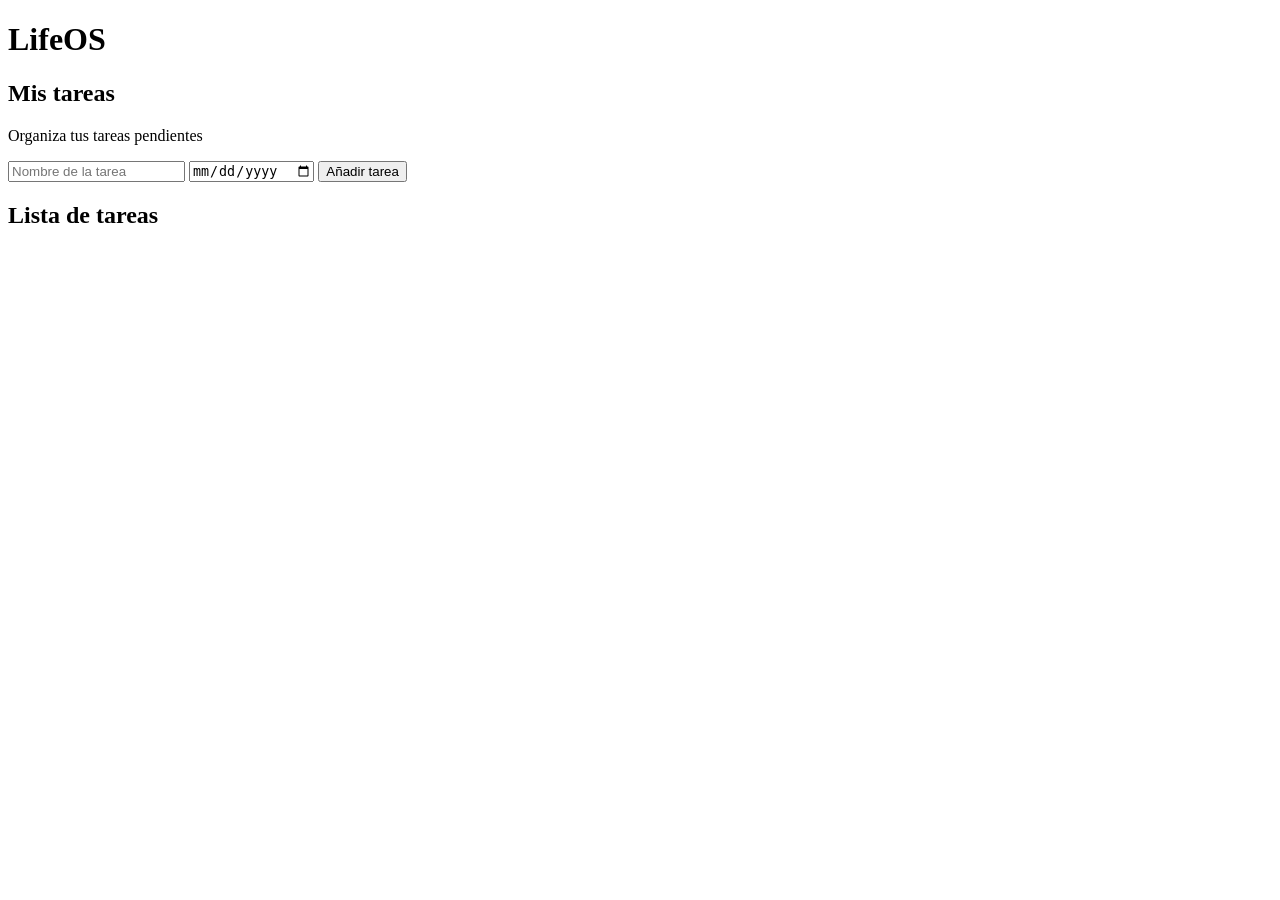
==== index.html @ cc3fce3c "HU01 - Crear tarea" ====
<!DOCTYPE html>
<html lang="es">

<head>
    <meta charset="UTF-8">
    <meta name="viewport" content="width=device-width, initial-scale=1.0">
    <title>LifeOS - Tareas</title>
    <link rel="stylesheet" href="css/style.css">
    <script src="js/main.js" defer></script>
</head>

<body>

    <header>
        <h1>LifeOS</h1>
    </header>

    <main>
        <section>
            <h2>Mis tareas</h2>
            <p>Organiza tus tareas pendientes</p>

            <form id="formularioTarea">
                <input type="text" id="nombreTarea"
                       placeholder="Nombre de la tarea" required>

                <input type="date" id="fechaTarea">

                <button type="submit">Añadir tarea</button>
            </form>
        </section>

        <section>
            <h2>Lista de tareas</h2>
            <ul id="listaTareas"></ul>
        </section>
    </main>

</body>
</html>
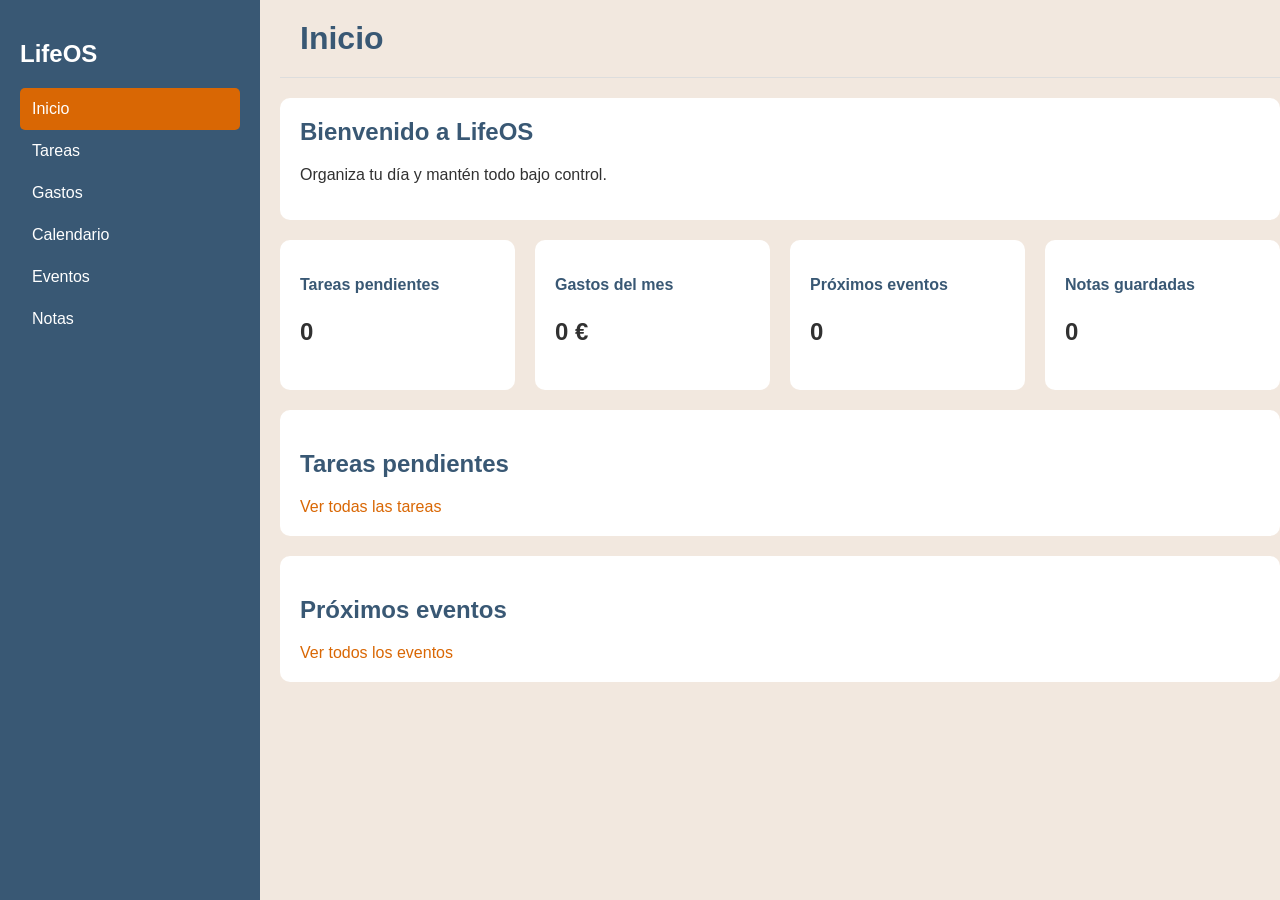
==== commit ece2bbf4: "Avances enpagina principal y tareas" ====
--- a/index.html
+++ b/index.html
@@ -4,36 +4,65 @@
 <head>
     <meta charset="UTF-8">
     <meta name="viewport" content="width=device-width, initial-scale=1.0">
-    <title>LifeOS - Tareas</title>
+    <title>LifeOS - Inicio</title>
     <link rel="stylesheet" href="css/style.css">
     <script src="js/main.js" defer></script>
 </head>
 
 <body>
+    <nav>
+    <h2>LifeOS</h2>
+    <a href="index.html" class="activo">Inicio</a>
+    <a href="tareas.html">Tareas</a>
+    <a href="gastos.html">Gastos</a>
+    <a href="calendario.html">Calendario</a>
+    <a href="eventos.html">Eventos</a>
+    <a href="notas.html">Notas</a>
+</nav>
 
     <header>
-        <h1>LifeOS</h1>
+        <h1>Inicio</h1>
     </header>
 
     <main>
-        <section>
-            <h2>Mis tareas</h2>
-            <p>Organiza tus tareas pendientes</p>
-
-            <form id="formularioTarea">
-                <input type="text" id="nombreTarea"
-                       placeholder="Nombre de la tarea" required>
-
-                <input type="date" id="fechaTarea">
-
-                <button type="submit">Añadir tarea</button>
-            </form>
+        <section class="bienvenida">
+            <h2>Bienvenido a LifeOS</h2>
+            <p>Organiza tu día y mantén todo bajo control.</p>
         </section>
 
-        <section>
-            <h2>Lista de tareas</h2>
-            <ul id="listaTareas"></ul>
-        </section>
+        <section class="resumen">
+    <div class="tarjeta">
+        <h3>Tareas pendientes</h3>
+        <p id="numeroTareas">0</p>
+    </div>
+
+    <div class="tarjeta">
+        <h3>Gastos del mes</h3>
+        <p>0 €</p>
+    </div>
+
+    <div class="tarjeta">
+        <h3>Próximos eventos</h3>
+        <p>0</p>
+    </div>
+
+    <div class="tarjeta">
+        <h3>Notas guardadas</h3>
+        <p>0</p>
+    </div>
+</section>
+
+<section class="tareasInicio">
+    <h2>Tareas pendientes</h2>
+    <ul id="tareasPendientes"></ul>
+    <a href="tareas.html">Ver todas las tareas</a>
+</section>
+
+<section class="eventosInicio">
+    <h2>Próximos eventos</h2>
+    <ul id="eventosProximos"></ul>
+    <a href="eventos.html">Ver todos los eventos</a>
+</section>
     </main>
 
 </body>
--- a/css/style.css
+++ b/css/style.css
@@ -0,0 +1,114 @@
+nav {
+    background-color: #395874;
+    width: 220px;
+    height: 100vh;
+    position: fixed;
+    top: 0;
+    left: 0;
+    padding: 20px;
+}
+
+nav h2 {
+    color: white;
+}
+
+nav a {
+    display: block;
+    color: white;
+    text-decoration: none;
+    padding: 12px;
+}
+
+main {
+    margin-left: 280px;
+}
+header {
+    margin-left: 280px;
+    padding: 20px;
+    border-bottom: 1px solid #ddd;
+}
+
+header h1 {
+    color: #395874;
+    margin: 0;
+}
+body {
+    margin: 0;
+    font-family: Arial, sans-serif;
+    background-color: #F2E8DF;
+    color: #313131;
+}
+.bienvenida {
+    background-color: white;
+    padding: 20px;
+    border-radius: 10px;
+    margin-top: 20px;
+}
+
+.bienvenida h2 {
+    color: #395874;
+    margin-top: 0;
+}
+.resumen {
+    display: flex;
+    gap: 20px;
+    margin-top: 20px;
+}
+
+.tarjeta {
+    background-color: white;
+    padding: 20px;
+    border-radius: 10px;
+    flex: 1;
+}
+
+.tarjeta h3 {
+    color: #395874;
+    font-size: 16px;
+}
+
+.tarjeta p {
+    font-size: 24px;
+    font-weight: bold;
+}
+.tareasInicio {
+    background-color: white;
+    padding: 20px;
+    border-radius: 10px;
+    margin-top: 20px;
+}
+
+.tareasInicio h2 {
+    color: #395874;
+}
+
+.tareasInicio a {
+    color: #D96704;
+    text-decoration: none;
+}
+
+.eventosInicio {
+    background-color: white;
+    padding: 20px;
+    border-radius: 10px;
+    margin-top: 20px;
+}
+
+.eventosInicio h2 {
+    color: #395874;
+}
+
+.eventosInicio a {
+    color: #D96704;
+    text-decoration: none;
+}
+
+nav a:hover {
+    background-color: #D96704;
+    border-radius: 5px;
+}
+
+nav a.activo {
+    background-color: #D96704;
+    border-radius: 5px;
+}
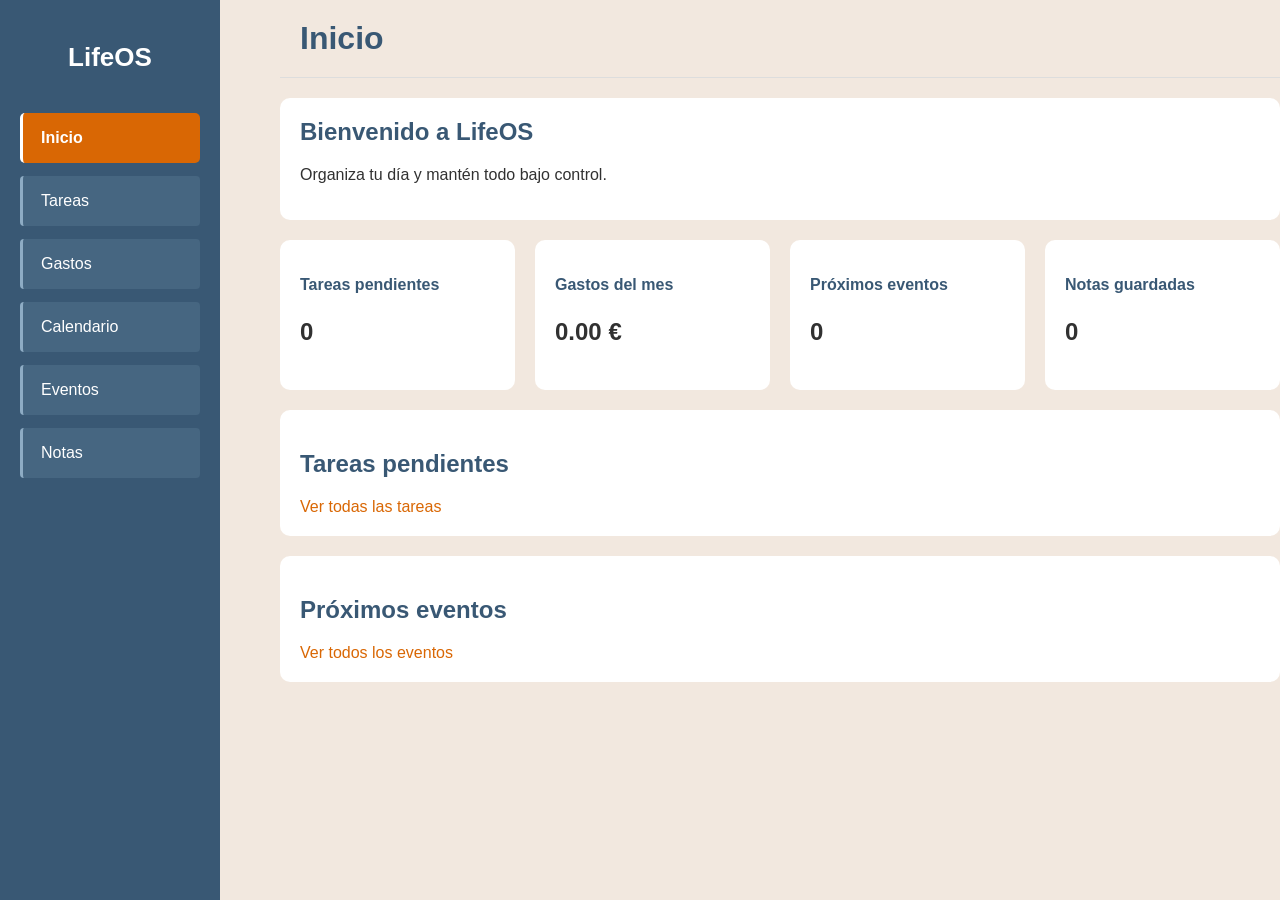
==== commit 6e27d799: "HU04 - Implementar gestión gastos" ====
--- a/index.html
+++ b/index.html
@@ -1,3 +1,4 @@
+
 <!DOCTYPE html>
 <html lang="es">
 
@@ -11,14 +12,14 @@
 
 <body>
     <nav>
-    <h2>LifeOS</h2>
-    <a href="index.html" class="activo">Inicio</a>
-    <a href="tareas.html">Tareas</a>
-    <a href="gastos.html">Gastos</a>
-    <a href="calendario.html">Calendario</a>
-    <a href="eventos.html">Eventos</a>
-    <a href="notas.html">Notas</a>
-</nav>
+        <h2>LifeOS</h2>
+        <a href="index.html" class="activo">Inicio</a>
+        <a href="tareas.html">Tareas</a>
+        <a href="gastos.html">Gastos</a>
+        <a href="calendario.html">Calendario</a>
+        <a href="eventos.html">Eventos</a>
+        <a href="notas.html">Notas</a>
+    </nav>
 
     <header>
         <h1>Inicio</h1>
@@ -31,39 +32,39 @@
         </section>
 
         <section class="resumen">
-    <div class="tarjeta">
-        <h3>Tareas pendientes</h3>
-        <p id="numeroTareas">0</p>
-    </div>
+            <div class="tarjeta">
+                <h3>Tareas pendientes</h3>
+                <p id="numeroTareas">0</p>
+            </div>
 
-    <div class="tarjeta">
-        <h3>Gastos del mes</h3>
-        <p>0 €</p>
-    </div>
+            <div class="tarjeta">
+                <h3>Gastos del mes</h3>
+                <p id="gastosMesInicio">0,00 €</p>
+            </div>
 
-    <div class="tarjeta">
-        <h3>Próximos eventos</h3>
-        <p>0</p>
-    </div>
+            <div class="tarjeta">
+                <h3>Próximos eventos</h3>
+                <p id="numeroEventos">0</p>
+            </div>
 
-    <div class="tarjeta">
-        <h3>Notas guardadas</h3>
-        <p>0</p>
-    </div>
-</section>
+            <div class="tarjeta">
+                <h3>Notas guardadas</h3>
+                <p>0</p>
+            </div>
+        </section>
 
-<section class="tareasInicio">
-    <h2>Tareas pendientes</h2>
-    <ul id="tareasPendientes"></ul>
-    <a href="tareas.html">Ver todas las tareas</a>
-</section>
+        <section class="tareasInicio">
+            <h2>Tareas pendientes</h2>
+            <ul id="tareasPendientes"></ul>
+            <a href="tareas.html">Ver todas las tareas</a>
+        </section>
 
-<section class="eventosInicio">
-    <h2>Próximos eventos</h2>
-    <ul id="eventosProximos"></ul>
-    <a href="eventos.html">Ver todos los eventos</a>
-</section>
+        <section class="eventosInicio">
+            <h2>Próximos eventos</h2>
+            <ul id="eventosProximos"></ul>
+            <a href="eventos.html">Ver todos los eventos</a>
+        </section>
     </main>
 
 </body>
-</html>+</html>
--- a/css/style.css
+++ b/css/style.css
@@ -111,4 +111,998 @@
 nav a.activo {
     background-color: #D96704;
     border-radius: 5px;
-}+}
+
+/* PAGINA DE TAREAS */
+
+.paginaTareas {
+    padding: 30px;
+}
+
+/* CABECERA */
+
+.cabeceraTareas {
+    display: flex;
+    justify-content: space-between;
+    align-items: center;
+    margin-bottom: 25px;
+}
+
+.cabeceraTareas h2 {
+    font-size: 28px;
+    margin: 0;
+}
+
+.cabeceraTareas p {
+    color: #777;
+    margin-top: 8px;
+}
+
+/* BOTON NUEVA TAREA */
+
+#botonNuevaTarea {
+    background-color: #D96704;
+    color: white;
+    border: none;
+    padding: 12px 20px;
+    border-radius: 6px;
+    cursor: pointer;
+}
+
+#botonNuevaTarea:hover {
+    background-color: #b85503;
+}
+
+/* FORMULARIO */
+
+.formularioTareas {
+    background-color: white;
+    padding: 20px;
+    border-radius: 10px;
+    margin-bottom: 25px;
+}
+
+#formularioTarea {
+    display: flex;
+    gap: 10px;
+    flex-wrap: wrap;
+}
+
+#formularioTarea input,
+#formularioTarea select {
+    padding: 12px;
+    border: 1px solid #ddd;
+    border-radius: 6px;
+    flex: 1;
+}
+
+#formularioTarea button {
+    background-color: #395874;
+    color: white;
+    border: none;
+    padding: 12px 20px;
+    border-radius: 6px;
+    cursor: pointer;
+}
+
+#formularioTarea button:hover {
+    background-color: #29445e;
+}
+
+/* LISTADO DE TAREAS */
+
+.listadoTareas {
+    background-color: white;
+    padding: 20px;
+    border-radius: 10px;
+}
+
+.listadoTareas h2 {
+    margin-top: 0;
+    font-size: 20px;
+}
+
+/* OCULTAR FORMULARIO */
+
+.formularioTareas[hidden] {
+    display: none;
+}
+
+/* LISTA DE TAREAS */
+
+#listaTareas {
+    list-style: none;
+    padding: 0;
+    margin: 0;
+}
+
+#listaTareas li {
+    padding: 18px 10px;
+    border-bottom: 1px solid #eee;
+    font-size: 14px;
+}
+
+#listaTareas li:last-child {
+    border-bottom: none;
+}
+
+/* BOTONES DE LAS TAREAS */
+
+#listaTareas button {
+    padding: 8px 12px;
+    margin-left: 8px;
+    border: none;
+    border-radius: 5px;
+    cursor: pointer;
+    font-size: 12px;
+}
+
+/* COMPLETAR */
+
+#listaTareas button:nth-of-type(1) {
+    background-color: #395874;
+    color: white;
+}
+
+/* ELIMINAR */
+
+#listaTareas button:nth-of-type(2) {
+    background-color: #f8dddd;
+    color: #a52a2a;
+}
+
+/* EDITAR */
+
+#listaTareas button:nth-of-type(3) {
+    background-color: #F2E8DF;
+    color: #D96704;
+}
+
+/* EFECTO AL PASAR EL RATON */
+
+#listaTareas button:hover {
+    opacity: 0.8;
+}
+
+/* TARJETAS DE RESUMEN DE TAREAS */
+
+.resumenTareas {
+    display: flex;
+    gap: 20px;
+    margin-bottom: 25px;
+}
+
+.tarjetaTarea {
+    background-color: white;
+    padding: 20px;
+    border-radius: 10px;
+    flex: 1;
+    border: 1px solid #e5e5e5;
+}
+
+.tarjetaTarea h3 {
+    color: #395874;
+    font-size: 14px;
+    font-weight: normal;
+    margin: 0;
+}
+
+.tarjetaTarea p {
+    font-size: 30px;
+    font-weight: bold;
+    margin: 12px 0;
+}
+
+.tarjetaTarea span {
+    color: #888;
+    font-size: 12px;
+}
+
+/* DISTRIBUCION DE TAREAS */
+
+.contenidoTareas {
+    display: flex;
+    gap: 20px;
+}
+
+.listadoTareas {
+    flex: 2;
+    min-width: 0;
+}
+
+.progresoTareas {
+    flex: 1;
+    background-color: white;
+    padding: 20px;
+    border-radius: 10px;
+}
+
+.progresoTareas h2 {
+    margin-top: 0;
+    font-size: 20px;
+}
+
+.progresoTareas h3 {
+    margin-top: 30px;
+    font-size: 16px;
+}
+
+/* BARRA DE PROGRESO */
+
+.barraProgreso {
+    background-color: #e5e5e5;
+    height: 8px;
+    border-radius: 10px;
+    overflow: hidden;
+}
+
+#progresoCompletado {
+    background-color: #D96704;
+    height: 100%;
+    width: 0%;
+    border-radius: 10px;
+}
+
+#porcentajeProgreso {
+    font-weight: bold;
+}
+
+/* MEJORAR LISTADO DE TAREAS */
+
+#listaTareas li {
+    display: flex;
+    align-items: center;
+    flex-wrap: wrap;
+    gap: 8px;
+    padding: 16px 10px;
+    border-bottom: 1px solid #eee;
+}
+
+#listaTareas li:hover {
+    background-color: #faf8f6;
+}
+
+/* BOTONES */
+
+#listaTareas button {
+    margin-left: 0;
+    padding: 8px 12px;
+    border-radius: 6px;
+    font-size: 12px;
+}
+
+/* SEPARAR EL PRIMER BOTON DEL TEXTO */
+
+#listaTareas button:first-of-type {
+    margin-left: auto;
+}
+
+/* BOTONES DESACTIVADOS */
+
+#listaTareas button:disabled {
+    background-color: #ddd;
+    color: #777;
+    cursor: default;
+}
+
+/* ETIQUETAS DE PRIORIDAD */
+
+.prioridad {
+    padding: 5px 10px;
+    border-radius: 5px;
+    font-size: 12px;
+    font-weight: bold;
+    text-transform: capitalize;
+}
+
+/* ALTA - ROJO */
+.prioridad.alta {
+    background-color: #FCE2E2;
+    color: #B42318;
+}
+
+/* MEDIA - NARANJA */
+.prioridad.media {
+    background-color: #FFF0D9;
+    color: #B85C00;
+}
+
+/* BAJA - VERDE */
+.prioridad.baja {
+    background-color: #DDF3E4;
+    color: #237A42;
+}
+
+/* TAREAS COMPLETADAS */
+
+#listaTareas li.tareaCompletada {
+    background-color: #F0F8F1;
+    border-left: 4px solid #4CAF50;
+}
+
+.tareaCompletada button:first-of-type {
+    background-color: #DDF3E4;
+    color: #237A42;
+    opacity: 1;
+}
+
+.tareaCompletada .prioridad {
+    opacity: 0.6;
+}
+
+/* MENU LATERAL */
+
+nav {
+    box-sizing: border-box;
+    display: flex;
+    flex-direction: column;
+    gap: 5px;
+}
+
+nav h2 {
+    font-size: 26px;
+    margin-bottom: 35px;
+    text-align: center;
+}
+
+nav a {
+    padding: 14px 15px;
+    border-radius: 8px;
+    font-size: 14px;
+    transition: background-color 0.2s;
+}
+
+nav a:hover {
+    background-color: #4D6B86;
+}
+
+nav a.activo {
+    background-color: #D96704;
+    font-weight: bold;
+}
+/* ENLACES DEL MENU LATERAL */
+
+nav a {
+    background-color: #466681;
+    border-left: 3px solid #8EACC4;
+    border-radius: 4px;
+    padding: 16px 18px;
+    margin-bottom: 8px;
+    font-size: 16px;
+}
+
+/* AL PASAR EL RATON */
+
+nav a:hover {
+    background-color: #557792;
+}
+
+/* PAGINA ACTIVA */
+
+nav a.activo {
+    background-color: #D96704;
+    border-left: 3px solid white;
+}
+
+/* PARTE INFERIOR DEL MENU */
+
+.pieMenu {
+    margin-top: auto;
+    text-align: center;
+}
+
+.infoMenu {
+    background-color: #F0F8F1;
+    padding: 15px;
+    border-radius: 8px;
+    color: #D96704;
+    text-align: left;
+}
+
+.infoMenu h3 {
+    margin: 0;
+    font-size: 15px;
+}
+
+.infoMenu p {
+    font-size: 13px;
+}
+
+.infoMenu hr {
+    border: none;
+    border-top: 1px solid #7890A5;
+}
+
+.pieMenu small {
+    display: block;
+    color: #C5D3DF;
+    margin-top: 15px;
+    font-size: 11px;
+}
+
+/* CABECERA DE EVENTOS */
+
+.cabeceraEventos {
+    display: flex;
+    justify-content: space-between;
+    align-items: center;
+    margin-bottom: 25px;
+}
+
+.cabeceraEventos h2 {
+    font-size: 28px;
+    margin: 0;
+}
+
+.cabeceraEventos p {
+    color: #777;
+    margin-top: 8px;
+}
+
+#botonNuevoEvento {
+    background-color: #D96704;
+    color: white;
+    border: none;
+    padding: 12px 20px;
+    border-radius: 6px;
+    cursor: pointer;
+}
+
+#botonNuevoEvento:hover {
+    background-color: #b85503;
+}
+
+/* FORMULARIO DE EVENTOS */
+
+.formularioEventos[hidden] {
+    display: none;
+}
+
+/* TARJETAS DE EVENTOS */
+
+.resumenEventos {
+    display: flex;
+    gap: 20px;
+    margin-bottom: 25px;
+}
+
+.tarjetaEvento {
+    background-color: white;
+    padding: 20px;
+    border-radius: 10px;
+    flex: 1;
+    border: 1px solid #e5e5e5;
+}
+
+.tarjetaEvento h3 {
+    color: #395874;
+    font-size: 14px;
+    font-weight: normal;
+    margin: 0;
+}
+
+.tarjetaEvento p {
+    font-size: 30px;
+    font-weight: bold;
+    margin: 12px 0;
+}
+
+.tarjetaEvento span {
+    color: #888;
+    font-size: 12px;
+}
+
+/* LISTADO DE EVENTOS */
+
+.listadoEventos {
+    background-color: white;
+    padding: 20px;
+    border-radius: 10px;
+}
+
+.listadoEventos h2 {
+    margin-top: 0;
+    font-size: 20px;
+}
+
+#listaEventos {
+    list-style: none;
+    padding: 0;
+    margin: 0;
+}
+
+#listaEventos li {
+    padding: 18px 10px;
+    border-bottom: 1px solid #eee;
+    font-size: 14px;
+}
+
+#listaEventos li:last-child {
+    border-bottom: none;
+}
+
+#listaEventos li:hover {
+    background-color: #faf8f6;
+}
+
+/* BOTONES DE EVENTOS */
+
+#listaEventos button {
+    padding: 8px 12px;
+    margin-left: 8px;
+    border: none;
+    border-radius: 5px;
+    cursor: pointer;
+    font-size: 12px;
+}
+
+#listaEventos button:first-of-type {
+    background-color: #f8dddd;
+    color: #a52a2a;
+}
+
+#listaEventos button:last-of-type {
+    background-color: #F2E8DF;
+    color: #D96704;
+}
+
+#listaEventos button:hover {
+    opacity: 0.8;
+}
+
+/* DISEÑO DE CADA EVENTO */
+
+#listaEventos li {
+    display: flex;
+    align-items: center;
+    gap: 15px;
+    padding: 15px 10px;
+}
+
+/* FECHA */
+
+.fechaEvento {
+    background-color: #F2E8DF;
+    border-radius: 8px;
+    padding: 10px;
+    min-width: 45px;
+    text-align: center;
+}
+
+.fechaEvento strong {
+    display: block;
+    color: #D96704;
+    font-size: 22px;
+}
+
+.fechaEvento span {
+    color: #395874;
+    font-size: 12px;
+    font-weight: bold;
+}
+
+/* INFORMACION */
+
+.informacionEvento {
+    flex: 1;
+    min-width: 0;
+}
+
+.informacionEvento h3 {
+    margin: 0 0 5px 0;
+    font-size: 15px;
+    color: #313131;
+}
+
+.informacionEvento p {
+    margin: 0;
+    font-size: 13px;
+    color: #777;
+}
+
+/* FORMULARIO DE EVENTOS */
+
+.formularioEventos {
+    background-color: white;
+    padding: 20px;
+    border-radius: 10px;
+    margin-bottom: 25px;
+}
+
+#formularioEvento {
+    display: flex;
+    gap: 15px;
+    align-items: center;
+    flex-wrap: wrap;
+}
+
+#formularioEvento input,
+#formularioEvento textarea {
+    padding: 12px;
+    border: 1px solid #ddd;
+    border-radius: 6px;
+    font-family: Arial, sans-serif;
+    font-size: 14px;
+    flex: 1;
+    min-width: 150px;
+    box-sizing: border-box;
+}
+
+#formularioEvento textarea {
+    resize: vertical;
+    min-height: 45px;
+}
+
+#formularioEvento input:focus,
+#formularioEvento textarea:focus {
+    outline: none;
+    border-color: #395874;
+}
+
+#formularioEvento button {
+    background-color: #395874;
+    color: white;
+    border: none;
+    padding: 14px 20px;
+    border-radius: 6px;
+    cursor: pointer;
+    font-size: 14px;
+}
+
+#formularioEvento button:hover {
+    background-color: #29445e;
+}
+
+/* DISTRIBUCION DE EVENTOS */
+
+.contenidoEventos {
+    display: flex;
+    gap: 20px;
+}
+
+.listadoEventos {
+    flex: 2;
+    min-width: 0;
+}
+
+.proximosEventos {
+    flex: 1;
+    background-color: white;
+    padding: 20px;
+    border-radius: 10px;
+}
+
+.proximosEventos h2 {
+    margin-top: 0;
+    font-size: 20px;
+}
+
+.proximosEventos p {
+    color: #777;
+    font-size: 13px;
+}
+
+#listaProximosEventos {
+    list-style: none;
+    padding: 0;
+}
+
+#listaProximosEventos li {
+    padding: 12px 0;
+    border-bottom: 1px solid #eee;
+    font-size: 14px;
+}
+
+/* PROXIMOS EVENTOS */
+
+#listaProximosEventos li {
+    display: flex;
+    align-items: center;
+    gap: 12px;
+    padding: 12px 0;
+    border-bottom: 1px solid #eee;
+}
+
+#listaProximosEventos li p {
+    margin: 0;
+    color: #313131;
+    font-size: 14px;
+    font-weight: bold;
+}
+
+#listaProximosEventos .fechaEvento {
+    flex-shrink: 0;
+}
+
+/* AJUSTAR PAGINA DE EVENTOS */
+
+.paginaEventos {
+    margin-left: 280px;
+    padding: 30px;
+    box-sizing: border-box;
+}
+
+.contenidoEventos {
+    display: flex;
+    gap: 20px;
+    width: 100%;
+}
+
+.listadoEventos {
+    flex: 2;
+    min-width: 0;
+}
+
+.proximosEventos {
+    flex: 1;
+    min-width: 0;
+}
+
+.resumenEventos {
+    width: 100%;
+    box-sizing: border-box;
+}
+
+.contenidoEventos {
+    width: 100%;
+    box-sizing: border-box;
+}
+
+
+/* PAGINA DE GASTOS */
+
+.paginaGastos {
+    margin-left: 280px;
+    padding: 30px;
+    box-sizing: border-box;
+}
+
+/* CABECERA */
+
+.cabeceraGastos {
+    display: flex;
+    justify-content: space-between;
+    align-items: center;
+    gap: 20px;
+    margin-bottom: 25px;
+}
+
+.cabeceraGastos h2 {
+    font-size: 28px;
+    margin: 0;
+}
+
+.cabeceraGastos p {
+    color: #777;
+    margin-top: 8px;
+}
+
+#botonNuevoGasto {
+    background-color: #D96704;
+    color: white;
+    border: none;
+    padding: 12px 20px;
+    border-radius: 6px;
+    cursor: pointer;
+    font-size: 14px;
+}
+
+#botonNuevoGasto:hover {
+    background-color: #b85503;
+}
+
+/* TARJETAS DE RESUMEN */
+
+.resumenGastos {
+    display: flex;
+    gap: 20px;
+    margin-bottom: 25px;
+}
+
+.tarjetaGasto {
+    background-color: white;
+    padding: 20px;
+    border-radius: 10px;
+    border: 1px solid #e5e5e5;
+    flex: 1;
+    min-width: 0;
+}
+
+.tarjetaGasto h3 {
+    color: #395874;
+    font-size: 14px;
+    font-weight: normal;
+    margin: 0;
+}
+
+.tarjetaGasto p {
+    font-size: 30px;
+    font-weight: bold;
+    margin: 12px 0;
+}
+
+.tarjetaGasto span {
+    color: #888;
+    font-size: 12px;
+}
+
+/* FORMULARIO */
+
+.formularioGastos {
+    background-color: white;
+    padding: 20px;
+    border-radius: 10px;
+    margin-bottom: 25px;
+}
+
+.formularioGastos[hidden] {
+    display: none;
+}
+
+.formularioGastos h2 {
+    margin-top: 0;
+    font-size: 20px;
+}
+
+#formularioGasto {
+    display: flex;
+    gap: 15px;
+    align-items: center;
+    flex-wrap: wrap;
+}
+
+#formularioGasto input,
+#formularioGasto select {
+    padding: 12px;
+    border: 1px solid #ddd;
+    border-radius: 6px;
+    font-family: Arial, sans-serif;
+    font-size: 14px;
+    flex: 1;
+    min-width: 150px;
+    box-sizing: border-box;
+}
+
+#formularioGasto input:focus,
+#formularioGasto select:focus {
+    outline: none;
+    border-color: #395874;
+}
+
+#formularioGasto button {
+    background-color: #395874;
+    color: white;
+    border: none;
+    padding: 14px 20px;
+    border-radius: 6px;
+    cursor: pointer;
+}
+
+#formularioGasto button:hover {
+    background-color: #29445e;
+}
+
+/* DISTRIBUCION DEL CONTENIDO */
+
+.contenidoGastos {
+    display: flex;
+    gap: 20px;
+    width: 100%;
+    box-sizing: border-box;
+}
+
+/* LISTADO DE GASTOS */
+
+.listadoGastos {
+    flex: 2;
+    min-width: 0;
+    background-color: white;
+    padding: 20px;
+    border-radius: 10px;
+}
+
+.listadoGastos h2 {
+    margin-top: 0;
+    font-size: 20px;
+}
+
+#listaGastos {
+    list-style: none;
+    padding: 0;
+    margin: 0;
+}
+
+#listaGastos li {
+    display: flex;
+    align-items: center;
+    flex-wrap: wrap;
+    gap: 12px;
+    padding: 16px 10px;
+    border-bottom: 1px solid #eee;
+    font-size: 14px;
+}
+
+#listaGastos li:last-child {
+    border-bottom: none;
+}
+
+#listaGastos li:hover {
+    background-color: #faf8f6;
+}
+
+/* BOTONES DEL LISTADO */
+
+#listaGastos button {
+    padding: 8px 12px;
+    border: none;
+    border-radius: 5px;
+    cursor: pointer;
+    font-size: 12px;
+}
+
+#listaGastos button:first-of-type {
+    background-color: #f8dddd;
+    color: #a52a2a;
+    margin-left: auto;
+}
+
+#listaGastos button:last-of-type {
+    background-color: #F2E8DF;
+    color: #D96704;
+}
+
+#listaGastos button:hover {
+    opacity: 0.8;
+}
+
+/* CATEGORIAS */
+
+.categoriasGastos {
+    flex: 1;
+    min-width: 0;
+    background-color: white;
+    padding: 20px;
+    border-radius: 10px;
+}
+
+.categoriasGastos h2 {
+    margin-top: 0;
+    font-size: 20px;
+}
+
+.categoriasGastos > p {
+    color: #777;
+    font-size: 13px;
+}
+
+#listaCategoriasGastos {
+    list-style: none;
+    padding: 0;
+    margin: 0;
+}
+
+#listaCategoriasGastos li {
+    display: flex;
+    justify-content: space-between;
+    gap: 10px;
+    padding: 14px 0;
+    border-bottom: 1px solid #eee;
+    font-size: 14px;
+}
+
+#listaCategoriasGastos strong {
+    color: #D96704;
+}
+
+/* ADAPTACION A PANTALLAS PEQUEÑAS */
+
+@media (max-width: 900px) {
+    .resumenGastos,
+    .contenidoGastos {
+        flex-direction: column;
+    }
+
+    .cabeceraGastos {
+        flex-wrap: wrap;
+    }
+}
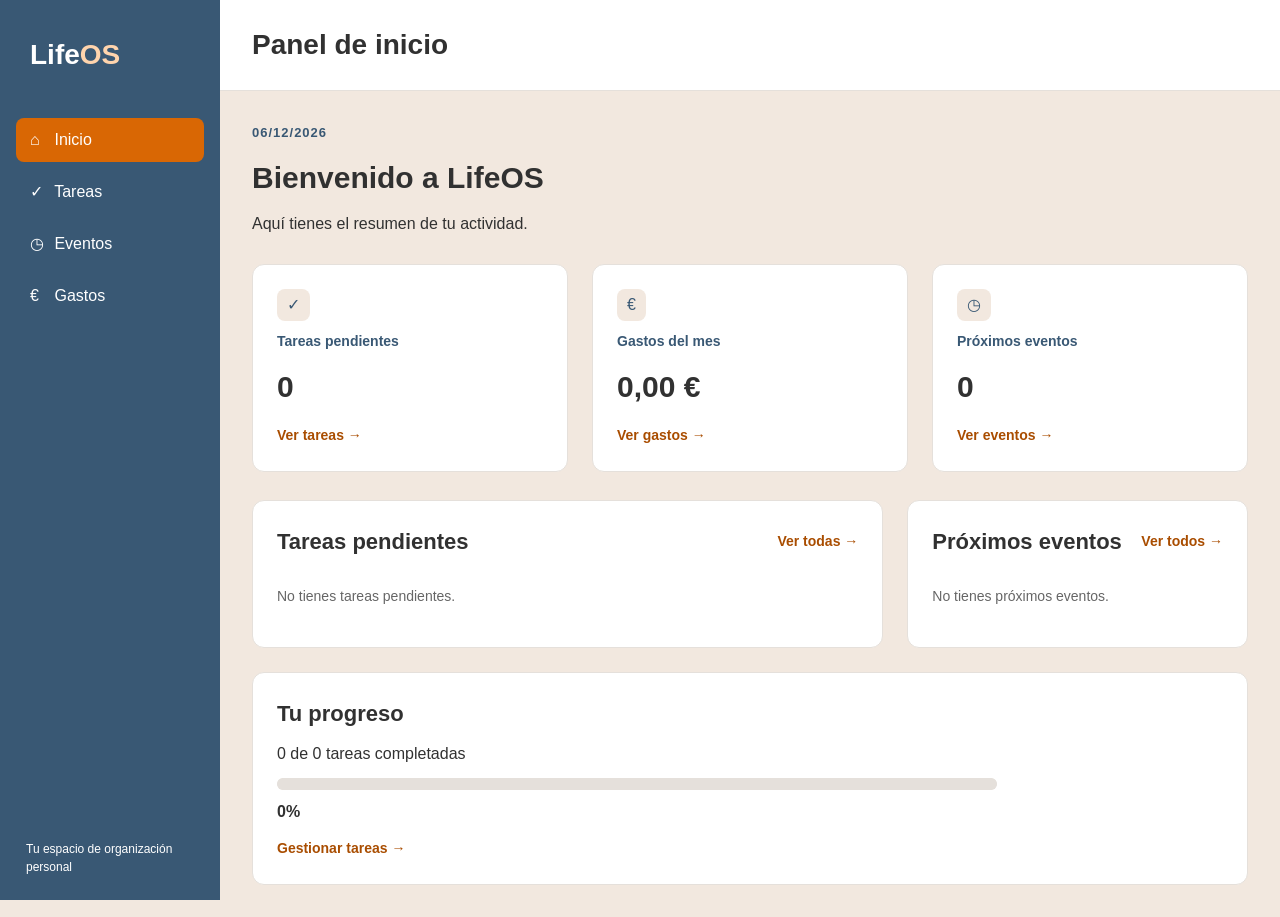
==== commit 9a4b0014: "Corrección del código final" ====
--- a/index.html
+++ b/index.html
@@ -1,70 +1,89 @@
-
 <!DOCTYPE html>
 <html lang="es">
-
-<head>
-    <meta charset="UTF-8">
-    <meta name="viewport" content="width=device-width, initial-scale=1.0">
-    <title>LifeOS - Inicio</title>
-    <link rel="stylesheet" href="css/style.css">
-    <script src="js/main.js" defer></script>
-</head>
-
-<body>
-    <nav>
-        <h2>LifeOS</h2>
-        <a href="index.html" class="activo">Inicio</a>
-        <a href="tareas.html">Tareas</a>
-        <a href="gastos.html">Gastos</a>
-        <a href="calendario.html">Calendario</a>
-        <a href="eventos.html">Eventos</a>
-        <a href="notas.html">Notas</a>
-    </nav>
-
-    <header>
-        <h1>Inicio</h1>
-    </header>
-
-    <main>
-        <section class="bienvenida">
-            <h2>Bienvenido a LifeOS</h2>
-            <p>Organiza tu día y mantén todo bajo control.</p>
-        </section>
-
-        <section class="resumen">
-            <div class="tarjeta">
-                <h3>Tareas pendientes</h3>
-                <p id="numeroTareas">0</p>
+    <head>
+        <meta charset="UTF-8">
+        <meta name="viewport" content="width=device-width, initial-scale=1.0">
+        <title>LifeOS - Panel de inicio</title>
+        <link rel="stylesheet" href="css/style.css">
+        <script src="js/main.js" defer></script>
+    </head>
+    <body>
+        <a class="saltar" href="#contenido">Saltar al contenido</a>
+        <nav class="menu" aria-label="Navegación principal">
+            <a class="logo" href="index.html">Life<span>OS</span></a>
+            <a href="index.html" class="activo" aria-current="page">
+                <span aria-hidden="true">⌂</span>
+                Inicio
+            </a>
+            <a href="tareas.html">
+                <span aria-hidden="true">✓</span>
+                Tareas
+            </a>
+            <a href="eventos.html">
+                <span aria-hidden="true">◷</span>
+                Eventos
+            </a>
+            <a href="gastos.html">
+                <span aria-hidden="true">€</span>
+                Gastos
+            </a>
+            <p class="pieMenu">Tu espacio de organización personal</p>
+        </nav>
+        <header class="cabecera">
+            <h1>Panel de inicio</h1>
+        </header>
+        <main id="contenido" class="pagina index">
+            <p id="mensaje" class="mensaje" role="alert" hidden></p>
+            <section class="bienvenida">
+                <p class="subtitulo" id="fechaHoy"></p>
+                <h2>Bienvenido a LifeOS</h2>
+                <p>Aquí tienes el resumen de tu actividad.</p>
+            </section>
+            <section class="estadisticas" aria-label="Resumen general">
+                <article class="tarjeta estadistica">
+                    <span class="icono" aria-hidden="true">✓</span>
+                    <h3>Tareas pendientes</h3>
+                    <p id="numeroTareas">0</p>
+                    <a class="enlace" href="tareas.html">Ver tareas →</a>
+                </article>
+                <article class="tarjeta estadistica">
+                    <span class="icono" aria-hidden="true">€</span>
+                    <h3>Gastos del mes</h3>
+                    <p id="gastosMesInicio">0,00 €</p>
+                    <a class="enlace" href="gastos.html">Ver gastos →</a>
+                </article>
+                <article class="tarjeta estadistica">
+                    <span class="icono" aria-hidden="true">◷</span>
+                    <h3>Próximos eventos</h3>
+                    <p id="numeroEventos">0</p>
+                    <a class="enlace" href="eventos.html">Ver eventos →</a>
+                </article>
+            </section>
+            <div class="columnas">
+                <section class="tarjeta">
+                    <div class="tituloTarjeta">
+                        <h2>Tareas pendientes</h2>
+                        <a href="tareas.html" class="enlace">Ver todas →</a>
+                    </div>
+                    <ul id="tareasPendientes" class="lista">
+                    </ul>
+                </section>
+                <section class="tarjeta">
+                    <div class="tituloTarjeta">
+                        <h2>Próximos eventos</h2>
+                        <a href="eventos.html" class="enlace">Ver todos →</a>
+                    </div>
+                    <ul id="eventosProximos" class="lista">
+                    </ul>
+                </section>
             </div>
-
-            <div class="tarjeta">
-                <h3>Gastos del mes</h3>
-                <p id="gastosMesInicio">0,00 €</p>
-            </div>
-
-            <div class="tarjeta">
-                <h3>Próximos eventos</h3>
-                <p id="numeroEventos">0</p>
-            </div>
-
-            <div class="tarjeta">
-                <h3>Notas guardadas</h3>
-                <p>0</p>
-            </div>
-        </section>
-
-        <section class="tareasInicio">
-            <h2>Tareas pendientes</h2>
-            <ul id="tareasPendientes"></ul>
-            <a href="tareas.html">Ver todas las tareas</a>
-        </section>
-
-        <section class="eventosInicio">
-            <h2>Próximos eventos</h2>
-            <ul id="eventosProximos"></ul>
-            <a href="eventos.html">Ver todos los eventos</a>
-        </section>
-    </main>
-
-</body>
+            <section class="tarjeta progresoInicio">
+                <h2>Tu progreso</h2>
+                <p id="textoProgreso">0 de 0 tareas completadas</p>
+                <progress id="barraProgreso" max="100" value="0" aria-label="Tareas completadas"></progress>
+                <p id="porcentajeProgreso" class="porcentaje">0%</p>
+                <a class="enlace" href="tareas.html">Gestionar tareas →</a>
+            </section>
+        </main>
+    </body>
 </html>
--- a/css/style.css
+++ b/css/style.css
@@ -1,1108 +1,618 @@
-nav {
-    background-color: #395874;
-    width: 220px;
-    height: 100vh;
-    position: fixed;
-    top: 0;
-    left: 0;
-    padding: 20px;
-}
-
-nav h2 {
-    color: white;
-}
-
-nav a {
-    display: block;
-    color: white;
-    text-decoration: none;
-    padding: 12px;
-}
-
-main {
-    margin-left: 280px;
-}
-header {
-    margin-left: 280px;
-    padding: 20px;
-    border-bottom: 1px solid #ddd;
-}
-
-header h1 {
-    color: #395874;
-    margin: 0;
-}
+/*colores, navegación y componentes compartidos */
+
+:root {
+    --azul: #395874;
+    --naranja: #d96704;
+    --crema: #f2e8df;
+    --texto: #313131;
+    --borde: #e5e0db;
+}
+
+* {
+    box-sizing: border-box;
+}
+
 body {
     margin: 0;
-    font-family: Arial, sans-serif;
-    background-color: #F2E8DF;
-    color: #313131;
-}
-.bienvenida {
-    background-color: white;
-    padding: 20px;
-    border-radius: 10px;
-    margin-top: 20px;
-}
-
-.bienvenida h2 {
-    color: #395874;
-    margin-top: 0;
-}
-.resumen {
-    display: flex;
-    gap: 20px;
-    margin-top: 20px;
-}
-
-.tarjeta {
-    background-color: white;
-    padding: 20px;
-    border-radius: 10px;
-    flex: 1;
-}
-
-.tarjeta h3 {
-    color: #395874;
+    font-family: Inter, Arial, sans-serif;
+    color: var(--texto);
+    background: var(--crema);
+    line-height: 1.5;
+}
+
+h1, h2, h3, p {
+    margin: 0 0 12px;
+}
+
+h1 {
+    font-size: 28px;
+}
+
+h2 {
+    font-size: 22px;
+}
+
+h3 {
     font-size: 16px;
 }
 
-.tarjeta p {
-    font-size: 24px;
+a {
+    color: var(--azul);
+}
+
+button, input, select, textarea {
+    font: inherit;
+}
+
+button, .enlace {
+    font-size: 14px;
     font-weight: bold;
 }
-.tareasInicio {
-    background-color: white;
-    padding: 20px;
-    border-radius: 10px;
-    margin-top: 20px;
-}
-
-.tareasInicio h2 {
-    color: #395874;
-}
-
-.tareasInicio a {
-    color: #D96704;
+
+button {
+    border: 1px solid transparent;
+    border-radius: 8px;
+    padding: 10px 16px;
+    background: var(--naranja);
+    color: white;
+    cursor: pointer;
+}
+
+button:hover {
+    filter: brightness(0.9);
+}
+
+button:active {
+    transform: translateY(1px);
+}
+
+.secundario {
+    color: var(--azul);
+    background: white;
+    border-color: var(--azul);
+}
+
+.borrar {
+    color: #9f2525;
+    background: #fce2e2;
+}
+
+:focus-visible {
+    outline: 3px solid var(--azul);
+    outline-offset: 3px;
+}
+
+.menu :focus-visible {
+    outline-color: white;
+}
+
+[hidden] {
+    display: none !important;
+}
+
+.saltar {
+    position: fixed;
+    top: -80px;
+    left: 16px;
+    z-index: 2;
+    padding: 12px;
+    background: white;
+}
+
+.saltar:focus {
+    top: 12px;
+}
+
+.menu {
+    position: fixed;
+    inset: 0 auto 0 0;
+    width: 220px;
+    padding: 24px 16px;
+    display: flex;
+    flex-direction: column;
+    gap: 8px;
+    overflow-y: auto;
+    background: var(--azul);
+    color: white;
+}
+
+.menu a {
+    padding: 10px 14px;
+    color: white;
+    border-radius: 8px;
     text-decoration: none;
 }
 
-.eventosInicio {
-    background-color: white;
-    padding: 20px;
-    border-radius: 10px;
-    margin-top: 20px;
-}
-
-.eventosInicio h2 {
-    color: #395874;
-}
-
-.eventosInicio a {
-    color: #D96704;
-    text-decoration: none;
-}
-
-nav a:hover {
-    background-color: #D96704;
-    border-radius: 5px;
-}
-
-nav a.activo {
-    background-color: #D96704;
-    border-radius: 5px;
-}
-
-/* PAGINA DE TAREAS */
-
-.paginaTareas {
-    padding: 30px;
-}
-
-/* CABECERA */
-
-.cabeceraTareas {
+.menu a:hover, .menu .activo {
+    background: var(--naranja);
+}
+
+.menu .logo {
+    margin-bottom: 24px;
+    font-size: 28px;
+    font-weight: bold;
+}
+
+.logo span {
+    color: #ffd4ad;
+}
+
+.menu a span {
+    display: inline-block;
+    width: 20px;
+}
+
+.opcionPendiente {
+    padding: 10px 14px;
+    color: #e0e6eb;
+    font-size: 14px;
+}
+
+.opcionPendiente small {
+    display: block;
+    padding-left: 20px;
+    font-size: 11px;
+}
+
+.pieMenu {
+    margin: auto 0 0;
+    padding: 24px 10px 0;
+    font-size: 12px;
+}
+
+.cabecera {
+    margin-left: 220px;
+    padding: 24px 32px;
+    background: white;
+    border-bottom: 1px solid var(--borde);
+}
+
+.cabecera h1 {
+    margin: 0;
+}
+
+.pagina {
+    margin-left: 220px;
+    padding: 32px;
+    max-width: 1660px;
+}
+
+.tituloPagina {
     display: flex;
     justify-content: space-between;
     align-items: center;
-    margin-bottom: 25px;
-}
-
-.cabeceraTareas h2 {
-    font-size: 28px;
+    gap: 20px;
+    margin-bottom: 24px;
+}
+
+.tituloPagina p, .ayuda {
+    color: #666;
+}
+
+.tituloPagina p {
     margin: 0;
 }
 
-.cabeceraTareas p {
-    color: #777;
-    margin-top: 8px;
-}
-
-/* BOTON NUEVA TAREA */
-
-#botonNuevaTarea {
-    background-color: #D96704;
-    color: white;
-    border: none;
-    padding: 12px 20px;
-    border-radius: 6px;
-    cursor: pointer;
-}
-
-#botonNuevaTarea:hover {
-    background-color: #b85503;
-}
-
-/* FORMULARIO */
-
-.formularioTareas {
-    background-color: white;
-    padding: 20px;
-    border-radius: 10px;
-    margin-bottom: 25px;
-}
-
-#formularioTarea {
-    display: flex;
-    gap: 10px;
-    flex-wrap: wrap;
-}
-
-#formularioTarea input,
-#formularioTarea select {
-    padding: 12px;
-    border: 1px solid #ddd;
-    border-radius: 6px;
+.tarjeta {
+    min-width: 0;
+    padding: 24px;
+    border: 1px solid var(--borde);
+    border-radius: 12px;
+    background: white;
+}
+
+.estadisticas {
+    display: flex;
+    gap: 24px;
+    margin-bottom: 28px;
+}
+
+.estadistica {
     flex: 1;
 }
 
-#formularioTarea button {
-    background-color: #395874;
-    color: white;
-    border: none;
-    padding: 12px 20px;
-    border-radius: 6px;
-    cursor: pointer;
-}
-
-#formularioTarea button:hover {
-    background-color: #29445e;
-}
-
-/* LISTADO DE TAREAS */
-
-.listadoTareas {
-    background-color: white;
-    padding: 20px;
-    border-radius: 10px;
-}
-
-.listadoTareas h2 {
-    margin-top: 0;
-    font-size: 20px;
-}
-
-/* OCULTAR FORMULARIO */
-
-.formularioTareas[hidden] {
-    display: none;
-}
-
-/* LISTA DE TAREAS */
-
-#listaTareas {
+.estadistica h3 {
+    color: var(--azul);
+    font-size: 14px;
+}
+
+.estadistica p {
+    margin: 8px 0;
+    font-size: 30px;
+    font-weight: bold;
+}
+
+.estadistica small {
+    color: #666;
+}
+
+.columnas {
+    display: flex;
+    align-items: flex-start;
+    gap: 24px;
+}
+
+.columnas > :first-child {
+    flex: 2;
+}
+
+.columnas > :last-child {
+    flex: 1;
+}
+
+.tituloTarjeta {
+    display: flex;
+    justify-content: space-between;
+    align-items: center;
+    gap: 16px;
+    margin-bottom: 12px;
+}
+
+.tituloTarjeta h2 {
+    margin: 0;
+}
+
+.enlace {
+    display: inline-block;
+    color: #a94d00;
+    text-decoration: none;
+}
+
+.enlace:hover {
+    text-decoration: underline;
+}
+
+.lista {
     list-style: none;
     padding: 0;
     margin: 0;
 }
 
-#listaTareas li {
-    padding: 18px 10px;
-    border-bottom: 1px solid #eee;
-    font-size: 14px;
-}
-
-#listaTareas li:last-child {
-    border-bottom: none;
-}
-
-/* BOTONES DE LAS TAREAS */
-
-#listaTareas button {
-    padding: 8px 12px;
-    margin-left: 8px;
-    border: none;
-    border-radius: 5px;
-    cursor: pointer;
-    font-size: 12px;
-}
-
-/* COMPLETAR */
-
-#listaTareas button:nth-of-type(1) {
-    background-color: #395874;
-    color: white;
-}
-
-/* ELIMINAR */
-
-#listaTareas button:nth-of-type(2) {
-    background-color: #f8dddd;
-    color: #a52a2a;
-}
-
-/* EDITAR */
-
-#listaTareas button:nth-of-type(3) {
-    background-color: #F2E8DF;
-    color: #D96704;
-}
-
-/* EFECTO AL PASAR EL RATON */
-
-#listaTareas button:hover {
-    opacity: 0.8;
-}
-
-/* TARJETAS DE RESUMEN DE TAREAS */
-
-.resumenTareas {
-    display: flex;
-    gap: 20px;
-    margin-bottom: 25px;
-}
-
-.tarjetaTarea {
-    background-color: white;
-    padding: 20px;
-    border-radius: 10px;
-    flex: 1;
-    border: 1px solid #e5e5e5;
-}
-
-.tarjetaTarea h3 {
-    color: #395874;
-    font-size: 14px;
-    font-weight: normal;
-    margin: 0;
-}
-
-.tarjetaTarea p {
-    font-size: 30px;
-    font-weight: bold;
-    margin: 12px 0;
-}
-
-.tarjetaTarea span {
-    color: #888;
-    font-size: 12px;
-}
-
-/* DISTRIBUCION DE TAREAS */
-
-.contenidoTareas {
-    display: flex;
-    gap: 20px;
-}
-
-.listadoTareas {
-    flex: 2;
-    min-width: 0;
-}
-
-.progresoTareas {
-    flex: 1;
-    background-color: white;
-    padding: 20px;
-    border-radius: 10px;
-}
-
-.progresoTareas h2 {
-    margin-top: 0;
-    font-size: 20px;
-}
-
-.progresoTareas h3 {
-    margin-top: 30px;
-    font-size: 16px;
-}
-
-/* BARRA DE PROGRESO */
-
-.barraProgreso {
-    background-color: #e5e5e5;
-    height: 8px;
-    border-radius: 10px;
-    overflow: hidden;
-}
-
-#progresoCompletado {
-    background-color: #D96704;
-    height: 100%;
-    width: 0%;
-    border-radius: 10px;
-}
-
-#porcentajeProgreso {
-    font-weight: bold;
-}
-
-/* MEJORAR LISTADO DE TAREAS */
-
-#listaTareas li {
+.lista li {
     display: flex;
     align-items: center;
     flex-wrap: wrap;
+    gap: 12px;
+    padding: 16px 0;
+    border-bottom: 1px solid var(--borde);
+}
+
+.lista li:last-child {
+    border-bottom: 0;
+}
+
+.informacion {
+    flex: 1;
+    min-width: 140px;
+    overflow-wrap: anywhere;
+}
+
+.informacion strong, .informacion small {
+    display: block;
+}
+
+.informacion small {
+    margin-top: 4px;
+    color: #666;
+}
+
+.informacion p {
+    margin: 8px 0 0;
+    font-size: 14px;
+    white-space: pre-wrap;
+}
+
+.acciones {
+    display: flex;
+    flex-wrap: wrap;
     gap: 8px;
-    padding: 16px 10px;
-    border-bottom: 1px solid #eee;
-}
-
-#listaTareas li:hover {
-    background-color: #faf8f6;
-}
-
-/* BOTONES */
-
-#listaTareas button {
-    margin-left: 0;
+}
+
+.acciones button {
     padding: 8px 12px;
+    font-size: 13px;
+}
+
+.vacio {
+    color: #666;
+    font-size: 14px;
+}
+
+.mensaje {
+    padding: 16px;
+    border: 1px solid #9f2525;
+    border-radius: 8px;
+    background: #fce2e2;
+    color: #722020;
+}
+
+.formulario {
+    margin-bottom: 28px;
+}
+
+form {
+    display: flex;
+    flex-wrap: wrap;
+    align-items: flex-end;
+    gap: 16px;
+}
+
+.campo {
+    flex: 1 1 170px;
+    min-width: 0;
+}
+
+.campoAncho {
+    flex-basis: 100%;
+}
+
+label {
+    display: block;
+    margin-bottom: 6px;
+    font-size: 14px;
+}
+
+input, select, textarea {
+    width: 100%;
+    min-width: 0;
+    padding: 10px;
+    border: 1px solid #9a9a9a;
+    border-radius: 8px;
+    background: white;
+    color: var(--texto);
+}
+
+textarea {
+    resize: vertical;
+}
+
+progress {
+    display: block;
+    width: 100%;
+    height: 12px;
+    border: 0;
+    border-radius: 8px;
+    overflow: hidden;
+    background: var(--borde);
+    accent-color: var(--naranja);
+}
+
+progress::-webkit-progress-bar {
+    background: var(--borde);
+    border-radius: 8px;
+}
+
+progress::-webkit-progress-value {
+    background: var(--naranja);
+    border-radius: 8px;
+}
+
+progress::-moz-progress-bar {
+    background: var(--naranja);
+}
+
+.porcentaje {
+    margin-top: 10px;
+    font-weight: bold;
+}
+
+.prioridad {
+    padding: 4px 10px;
     border-radius: 6px;
-    font-size: 12px;
-}
-
-/* SEPARAR EL PRIMER BOTON DEL TEXTO */
-
-#listaTareas button:first-of-type {
-    margin-left: auto;
-}
-
-/* BOTONES DESACTIVADOS */
-
-#listaTareas button:disabled {
-    background-color: #ddd;
-    color: #777;
-    cursor: default;
-}
-
-/* ETIQUETAS DE PRIORIDAD */
-
-.prioridad {
-    padding: 5px 10px;
-    border-radius: 5px;
     font-size: 12px;
     font-weight: bold;
     text-transform: capitalize;
 }
 
-/* ALTA - ROJO */
-.prioridad.alta {
-    background-color: #FCE2E2;
-    color: #B42318;
-}
-
-/* MEDIA - NARANJA */
-.prioridad.media {
-    background-color: #FFF0D9;
-    color: #B85C00;
-}
-
-/* BAJA - VERDE */
-.prioridad.baja {
-    background-color: #DDF3E4;
-    color: #237A42;
-}
-
-/* TAREAS COMPLETADAS */
-
-#listaTareas li.tareaCompletada {
-    background-color: #F0F8F1;
-    border-left: 4px solid #4CAF50;
-}
-
-.tareaCompletada button:first-of-type {
-    background-color: #DDF3E4;
-    color: #237A42;
-    opacity: 1;
-}
-
-.tareaCompletada .prioridad {
-    opacity: 0.6;
-}
-
-/* MENU LATERAL */
-
-nav {
-    box-sizing: border-box;
-    display: flex;
-    flex-direction: column;
-    gap: 5px;
-}
-
-nav h2 {
-    font-size: 26px;
-    margin-bottom: 35px;
-    text-align: center;
-}
-
-nav a {
-    padding: 14px 15px;
-    border-radius: 8px;
-    font-size: 14px;
-    transition: background-color 0.2s;
-}
-
-nav a:hover {
-    background-color: #4D6B86;
-}
-
-nav a.activo {
-    background-color: #D96704;
+.alta {
+    background: #fce2e2;
+    color: #9f2525;
+}
+
+.media {
+    background: #fff0d9;
+    color: #8b4600;
+}
+
+.baja {
+    background: #ddf3e4;
+    color: #237a42;
+}
+
+/* INICIO*/
+
+.bienvenida {
+    margin-bottom: 28px;
+}
+
+.bienvenida h2 {
+    font-size: 30px;
+}
+
+.subtitulo {
+    color: var(--azul);
+    font-size: 13px;
     font-weight: bold;
-}
-/* ENLACES DEL MENU LATERAL */
-
-nav a {
-    background-color: #466681;
-    border-left: 3px solid #8EACC4;
-    border-radius: 4px;
-    padding: 16px 18px;
-    margin-bottom: 8px;
-    font-size: 16px;
-}
-
-/* AL PASAR EL RATON */
-
-nav a:hover {
-    background-color: #557792;
-}
-
-/* PAGINA ACTIVA */
-
-nav a.activo {
-    background-color: #D96704;
-    border-left: 3px solid white;
-}
-
-/* PARTE INFERIOR DEL MENU */
-
-.pieMenu {
-    margin-top: auto;
-    text-align: center;
-}
-
-.infoMenu {
-    background-color: #F0F8F1;
-    padding: 15px;
-    border-radius: 8px;
-    color: #D96704;
-    text-align: left;
-}
-
-.infoMenu h3 {
-    margin: 0;
-    font-size: 15px;
-}
-
-.infoMenu p {
-    font-size: 13px;
-}
-
-.infoMenu hr {
-    border: none;
-    border-top: 1px solid #7890A5;
-}
-
-.pieMenu small {
-    display: block;
-    color: #C5D3DF;
-    margin-top: 15px;
-    font-size: 11px;
-}
-
-/* CABECERA DE EVENTOS */
-
-.cabeceraEventos {
-    display: flex;
+    letter-spacing: 1px;
+}
+
+.icono {
+    display: inline-block;
+    padding: 4px 10px;
+    margin-bottom: 10px;
+    border-radius: 8px;
+    background: var(--crema);
+    color: var(--azul);
+}
+
+.index .estadistica .enlace {
+    margin-top: 8px;
+}
+
+.progresoInicio {
+    margin-top: 24px;
+}
+
+.progresoInicio progress {
+    max-width: 720px;
+}
+
+/* TAREAS */
+
+.tareaCompletada .informacion strong {
+    text-decoration: line-through;
+    color: #666;
+}
+
+.progresoTareas h3 {
+    margin-top: 28px;
+}
+
+.prioridades li {
     justify-content: space-between;
-    align-items: center;
-    margin-bottom: 25px;
-}
-
-.cabeceraEventos h2 {
-    font-size: 28px;
-    margin: 0;
-}
-
-.cabeceraEventos p {
-    color: #777;
-    margin-top: 8px;
-}
-
-#botonNuevoEvento {
-    background-color: #D96704;
-    color: white;
-    border: none;
-    padding: 12px 20px;
-    border-radius: 6px;
-    cursor: pointer;
-}
-
-#botonNuevoEvento:hover {
-    background-color: #b85503;
-}
-
-/* FORMULARIO DE EVENTOS */
-
-.formularioEventos[hidden] {
-    display: none;
-}
-
-/* TARJETAS DE EVENTOS */
-
-.resumenEventos {
-    display: flex;
-    gap: 20px;
-    margin-bottom: 25px;
-}
-
-.tarjetaEvento {
-    background-color: white;
-    padding: 20px;
-    border-radius: 10px;
-    flex: 1;
-    border: 1px solid #e5e5e5;
-}
-
-.tarjetaEvento h3 {
-    color: #395874;
-    font-size: 14px;
-    font-weight: normal;
-    margin: 0;
-}
-
-.tarjetaEvento p {
-    font-size: 30px;
-    font-weight: bold;
-    margin: 12px 0;
-}
-
-.tarjetaEvento span {
-    color: #888;
-    font-size: 12px;
-}
-
-/* LISTADO DE EVENTOS */
-
-.listadoEventos {
-    background-color: white;
-    padding: 20px;
-    border-radius: 10px;
-}
-
-.listadoEventos h2 {
-    margin-top: 0;
-    font-size: 20px;
-}
-
-#listaEventos {
-    list-style: none;
-    padding: 0;
-    margin: 0;
-}
-
-#listaEventos li {
-    padding: 18px 10px;
-    border-bottom: 1px solid #eee;
-    font-size: 14px;
-}
-
-#listaEventos li:last-child {
-    border-bottom: none;
-}
-
-#listaEventos li:hover {
-    background-color: #faf8f6;
-}
-
-/* BOTONES DE EVENTOS */
-
-#listaEventos button {
-    padding: 8px 12px;
-    margin-left: 8px;
-    border: none;
-    border-radius: 5px;
-    cursor: pointer;
-    font-size: 12px;
-}
-
-#listaEventos button:first-of-type {
-    background-color: #f8dddd;
-    color: #a52a2a;
-}
-
-#listaEventos button:last-of-type {
-    background-color: #F2E8DF;
-    color: #D96704;
-}
-
-#listaEventos button:hover {
-    opacity: 0.8;
-}
-
-/* DISEÑO DE CADA EVENTO */
-
-#listaEventos li {
-    display: flex;
-    align-items: center;
-    gap: 15px;
-    padding: 15px 10px;
-}
-
-/* FECHA */
-
-.fechaEvento {
-    background-color: #F2E8DF;
-    border-radius: 8px;
-    padding: 10px;
-    min-width: 45px;
-    text-align: center;
-}
-
-.fechaEvento strong {
-    display: block;
-    color: #D96704;
-    font-size: 22px;
-}
-
-.fechaEvento span {
-    color: #395874;
-    font-size: 12px;
-    font-weight: bold;
-}
-
-/* INFORMACION */
-
-.informacionEvento {
-    flex: 1;
-    min-width: 0;
-}
-
-.informacionEvento h3 {
-    margin: 0 0 5px 0;
-    font-size: 15px;
-    color: #313131;
-}
-
-.informacionEvento p {
-    margin: 0;
-    font-size: 13px;
-    color: #777;
-}
-
-/* FORMULARIO DE EVENTOS */
-
-.formularioEventos {
-    background-color: white;
-    padding: 20px;
-    border-radius: 10px;
-    margin-bottom: 25px;
-}
-
-#formularioEvento {
-    display: flex;
-    gap: 15px;
-    align-items: center;
-    flex-wrap: wrap;
-}
-
-#formularioEvento input,
-#formularioEvento textarea {
-    padding: 12px;
-    border: 1px solid #ddd;
-    border-radius: 6px;
-    font-family: Arial, sans-serif;
-    font-size: 14px;
-    flex: 1;
-    min-width: 150px;
-    box-sizing: border-box;
-}
-
-#formularioEvento textarea {
-    resize: vertical;
-    min-height: 45px;
-}
-
-#formularioEvento input:focus,
-#formularioEvento textarea:focus {
-    outline: none;
-    border-color: #395874;
-}
-
-#formularioEvento button {
-    background-color: #395874;
-    color: white;
-    border: none;
-    padding: 14px 20px;
-    border-radius: 6px;
-    cursor: pointer;
-    font-size: 14px;
-}
-
-#formularioEvento button:hover {
-    background-color: #29445e;
-}
-
-/* DISTRIBUCION DE EVENTOS */
-
-.contenidoEventos {
-    display: flex;
-    gap: 20px;
-}
-
-.listadoEventos {
-    flex: 2;
-    min-width: 0;
-}
-
-.proximosEventos {
-    flex: 1;
-    background-color: white;
-    padding: 20px;
-    border-radius: 10px;
-}
-
-.proximosEventos h2 {
-    margin-top: 0;
-    font-size: 20px;
-}
-
-.proximosEventos p {
-    color: #777;
-    font-size: 13px;
-}
-
-#listaProximosEventos {
-    list-style: none;
-    padding: 0;
-}
-
-#listaProximosEventos li {
-    padding: 12px 0;
-    border-bottom: 1px solid #eee;
-    font-size: 14px;
-}
-
-/* PROXIMOS EVENTOS */
-
-#listaProximosEventos li {
-    display: flex;
-    align-items: center;
-    gap: 12px;
-    padding: 12px 0;
-    border-bottom: 1px solid #eee;
-}
-
-#listaProximosEventos li p {
-    margin: 0;
-    color: #313131;
-    font-size: 14px;
-    font-weight: bold;
-}
-
-#listaProximosEventos .fechaEvento {
-    flex-shrink: 0;
-}
-
-/* AJUSTAR PAGINA DE EVENTOS */
-
-.paginaEventos {
-    margin-left: 280px;
-    padding: 30px;
-    box-sizing: border-box;
-}
-
-.contenidoEventos {
-    display: flex;
-    gap: 20px;
-    width: 100%;
-}
-
-.listadoEventos {
-    flex: 2;
-    min-width: 0;
-}
-
-.proximosEventos {
-    flex: 1;
-    min-width: 0;
-}
-
-.resumenEventos {
-    width: 100%;
-    box-sizing: border-box;
-}
-
-.contenidoEventos {
-    width: 100%;
-    box-sizing: border-box;
-}
-
-
-/* PAGINA DE GASTOS */
-
-.paginaGastos {
-    margin-left: 280px;
-    padding: 30px;
-    box-sizing: border-box;
-}
-
-/* CABECERA */
-
-.cabeceraGastos {
-    display: flex;
+}
+
+#filtroTareas {
+    width: auto;
+}
+
+/* EVENTOS */
+
+.eventos .informacion small {
+    color: var(--azul);
+}
+
+.eventos .lista .acciones {
+    align-self: flex-start;
+}
+
+/* GASTOS */
+
+.importe {
+    color: var(--azul);
+    white-space: nowrap;
+}
+
+#listaCategoriasGastos li {
     justify-content: space-between;
-    align-items: center;
-    gap: 20px;
-    margin-bottom: 25px;
-}
-
-.cabeceraGastos h2 {
-    font-size: 28px;
-    margin: 0;
-}
-
-.cabeceraGastos p {
-    color: #777;
-    margin-top: 8px;
-}
-
-#botonNuevoGasto {
-    background-color: #D96704;
-    color: white;
-    border: none;
-    padding: 12px 20px;
-    border-radius: 6px;
-    cursor: pointer;
-    font-size: 14px;
-}
-
-#botonNuevoGasto:hover {
-    background-color: #b85503;
-}
-
-/* TARJETAS DE RESUMEN */
-
-.resumenGastos {
-    display: flex;
-    gap: 20px;
-    margin-bottom: 25px;
-}
-
-.tarjetaGasto {
-    background-color: white;
-    padding: 20px;
-    border-radius: 10px;
-    border: 1px solid #e5e5e5;
-    flex: 1;
-    min-width: 0;
-}
-
-.tarjetaGasto h3 {
-    color: #395874;
-    font-size: 14px;
-    font-weight: normal;
-    margin: 0;
-}
-
-.tarjetaGasto p {
-    font-size: 30px;
-    font-weight: bold;
-    margin: 12px 0;
-}
-
-.tarjetaGasto span {
-    color: #888;
-    font-size: 12px;
-}
-
-/* FORMULARIO */
-
-.formularioGastos {
-    background-color: white;
-    padding: 20px;
-    border-radius: 10px;
-    margin-bottom: 25px;
-}
-
-.formularioGastos[hidden] {
-    display: none;
-}
-
-.formularioGastos h2 {
-    margin-top: 0;
-    font-size: 20px;
-}
-
-#formularioGasto {
-    display: flex;
-    gap: 15px;
-    align-items: center;
-    flex-wrap: wrap;
-}
-
-#formularioGasto input,
-#formularioGasto select {
-    padding: 12px;
-    border: 1px solid #ddd;
-    border-radius: 6px;
-    font-family: Arial, sans-serif;
-    font-size: 14px;
-    flex: 1;
-    min-width: 150px;
-    box-sizing: border-box;
-}
-
-#formularioGasto input:focus,
-#formularioGasto select:focus {
-    outline: none;
-    border-color: #395874;
-}
-
-#formularioGasto button {
-    background-color: #395874;
-    color: white;
-    border: none;
-    padding: 14px 20px;
-    border-radius: 6px;
-    cursor: pointer;
-}
-
-#formularioGasto button:hover {
-    background-color: #29445e;
-}
-
-/* DISTRIBUCION DEL CONTENIDO */
-
-.contenidoGastos {
-    display: flex;
-    gap: 20px;
-    width: 100%;
-    box-sizing: border-box;
-}
-
-/* LISTADO DE GASTOS */
-
-.listadoGastos {
-    flex: 2;
-    min-width: 0;
-    background-color: white;
-    padding: 20px;
-    border-radius: 10px;
-}
-
-.listadoGastos h2 {
-    margin-top: 0;
-    font-size: 20px;
-}
-
-#listaGastos {
-    list-style: none;
-    padding: 0;
-    margin: 0;
-}
-
-#listaGastos li {
-    display: flex;
-    align-items: center;
-    flex-wrap: wrap;
-    gap: 12px;
-    padding: 16px 10px;
-    border-bottom: 1px solid #eee;
-    font-size: 14px;
-}
-
-#listaGastos li:last-child {
-    border-bottom: none;
-}
-
-#listaGastos li:hover {
-    background-color: #faf8f6;
-}
-
-/* BOTONES DEL LISTADO */
-
-#listaGastos button {
-    padding: 8px 12px;
-    border: none;
-    border-radius: 5px;
-    cursor: pointer;
-    font-size: 12px;
-}
-
-#listaGastos button:first-of-type {
-    background-color: #f8dddd;
-    color: #a52a2a;
-    margin-left: auto;
-}
-
-#listaGastos button:last-of-type {
-    background-color: #F2E8DF;
-    color: #D96704;
-}
-
-#listaGastos button:hover {
-    opacity: 0.8;
-}
-
-/* CATEGORIAS */
-
-.categoriasGastos {
-    flex: 1;
-    min-width: 0;
-    background-color: white;
-    padding: 20px;
-    border-radius: 10px;
-}
-
-.categoriasGastos h2 {
-    margin-top: 0;
-    font-size: 20px;
-}
-
-.categoriasGastos > p {
-    color: #777;
-    font-size: 13px;
-}
-
-#listaCategoriasGastos {
-    list-style: none;
-    padding: 0;
-    margin: 0;
-}
-
-#listaCategoriasGastos li {
-    display: flex;
-    justify-content: space-between;
-    gap: 10px;
-    padding: 14px 0;
-    border-bottom: 1px solid #eee;
-    font-size: 14px;
 }
 
 #listaCategoriasGastos strong {
-    color: #D96704;
-}
-
-/* ADAPTACION A PANTALLAS PEQUEÑAS */
-
-@media (max-width: 900px) {
-    .resumenGastos,
-    .contenidoGastos {
+    color: #a94d00;
+}
+
+/* TODAS LAS PÁGINAS */
+
+@media (max-width: 1100px) {
+    .columnas {
         flex-direction: column;
     }
 
-    .cabeceraGastos {
+    .columnas > .tarjeta {
+        width: 100%;
+    }
+
+    .estadisticas {
+        gap: 12px;
+    }
+
+    .tarjeta {
+        padding: 20px;
+    }
+
+}
+
+@media (max-width: 700px) {
+    .menu {
+        position: static;
+        width: 100%;
+        flex-direction: row;
         flex-wrap: wrap;
-    }
-}
+        align-items: center;
+        padding: 12px;
+        gap: 4px;
+    }
+
+    .menu .logo {
+        width: 100%;
+        margin: 0;
+        padding: 4px 10px;
+    }
+
+    .menu a {
+        padding: 8px 10px;
+    }
+
+    .opcionPendiente {
+        padding: 8px 10px;
+    }
+
+    .pieMenu {
+        display: none;
+    }
+
+    .cabecera, .pagina {
+        margin-left: 0;
+        padding: 20px 16px;
+    }
+
+    h1 {
+        font-size: 25px;
+    }
+
+    .bienvenida h2 {
+        font-size: 26px;
+    }
+
+    .tituloPagina, .tituloTarjeta {
+        flex-wrap: wrap;
+    }
+
+    .estadisticas {
+        flex-direction: column;
+    }
+
+    .acciones {
+        width: 100%;
+    }
+
+    .informacion {
+        min-width: 0;
+        flex-basis: 60%;
+    }
+
+}
+
+@media print {
+    body {
+        background: white;
+        font-size: 11pt;
+    }
+
+    .menu, .saltar, .tituloPagina > button, .formulario, .acciones, .mensaje, #filtroTareas, label[for="filtroTareas"] {
+        display: none !important;
+    }
+
+    .cabecera, .pagina {
+        margin: 0;
+        padding: 12px 0;
+    }
+
+    .columnas, .estadisticas {
+        display: block;
+    }
+
+    .tarjeta {
+        margin-bottom: 16px;
+        padding: 12px;
+    }
+
+    .lista li {
+        break-inside: avoid;
+    }
+
+    progress {
+        print-color-adjust: exact;
+    }
+
+}
